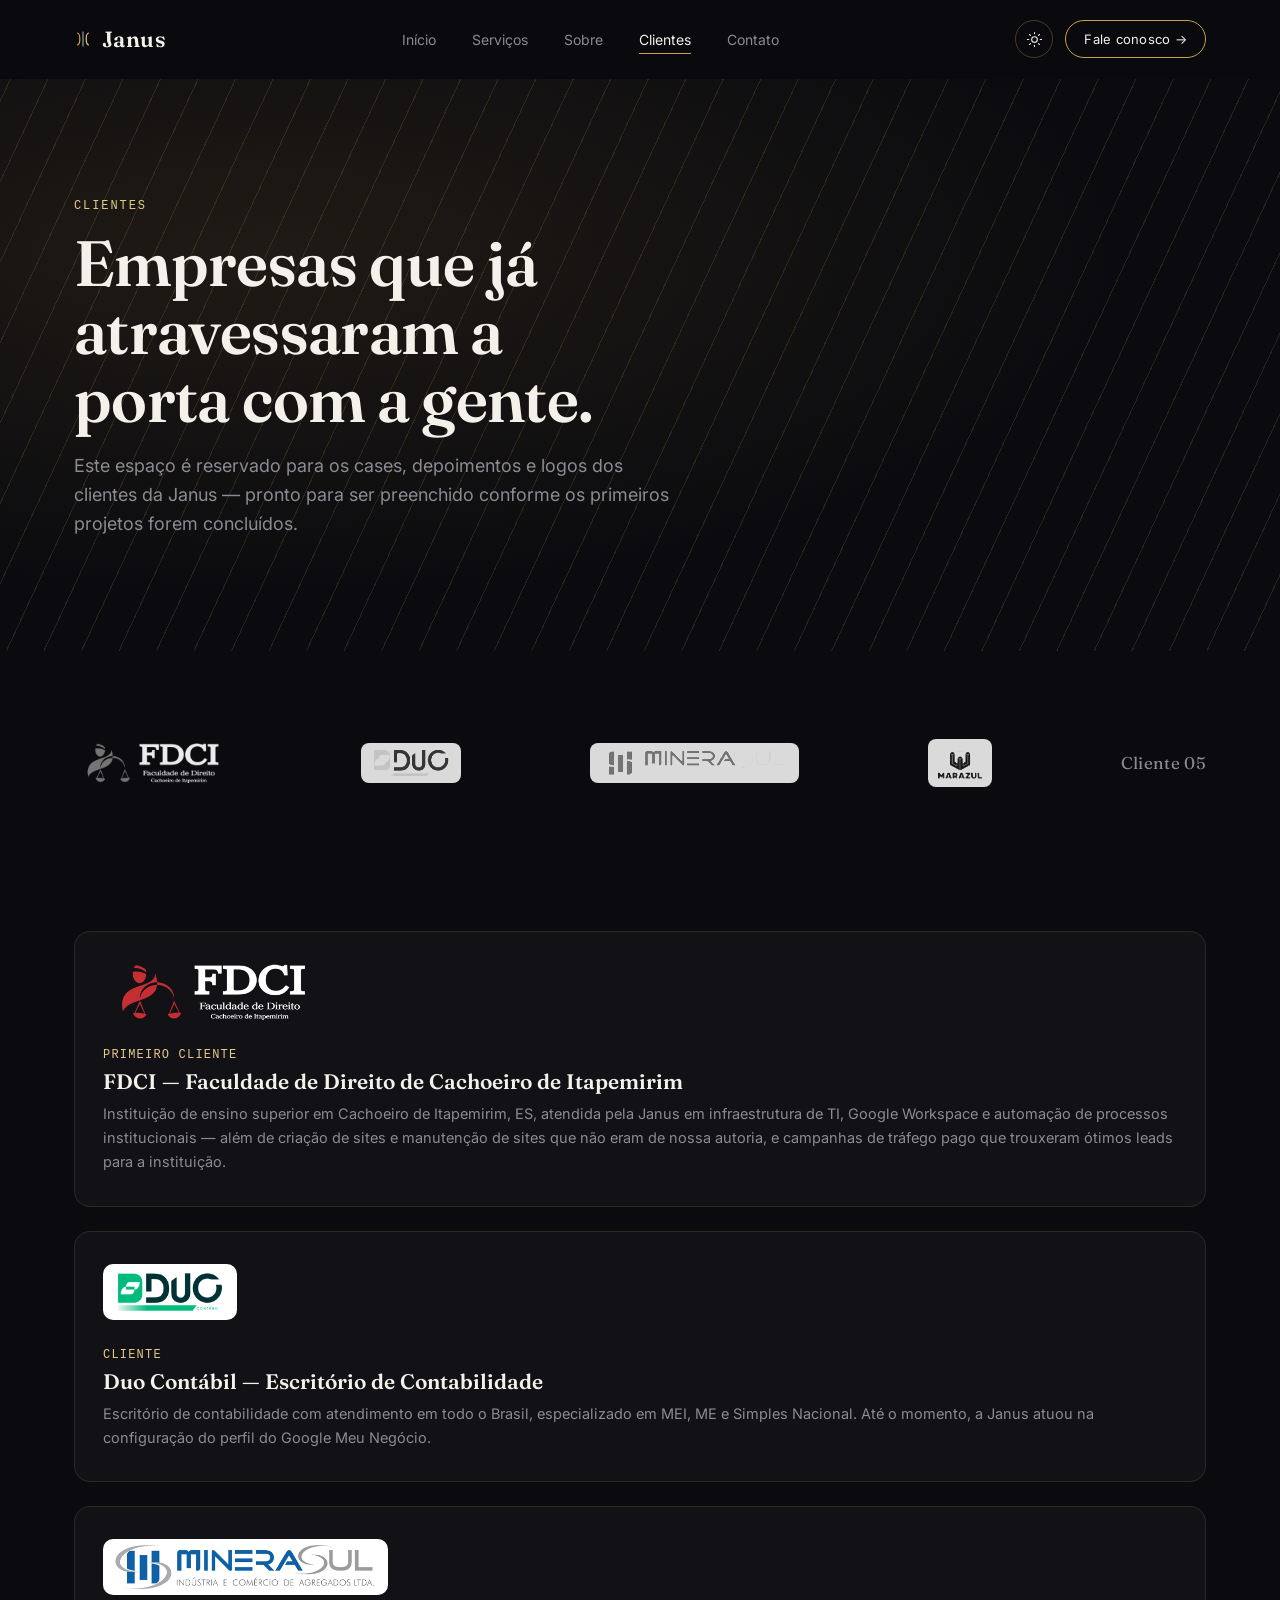
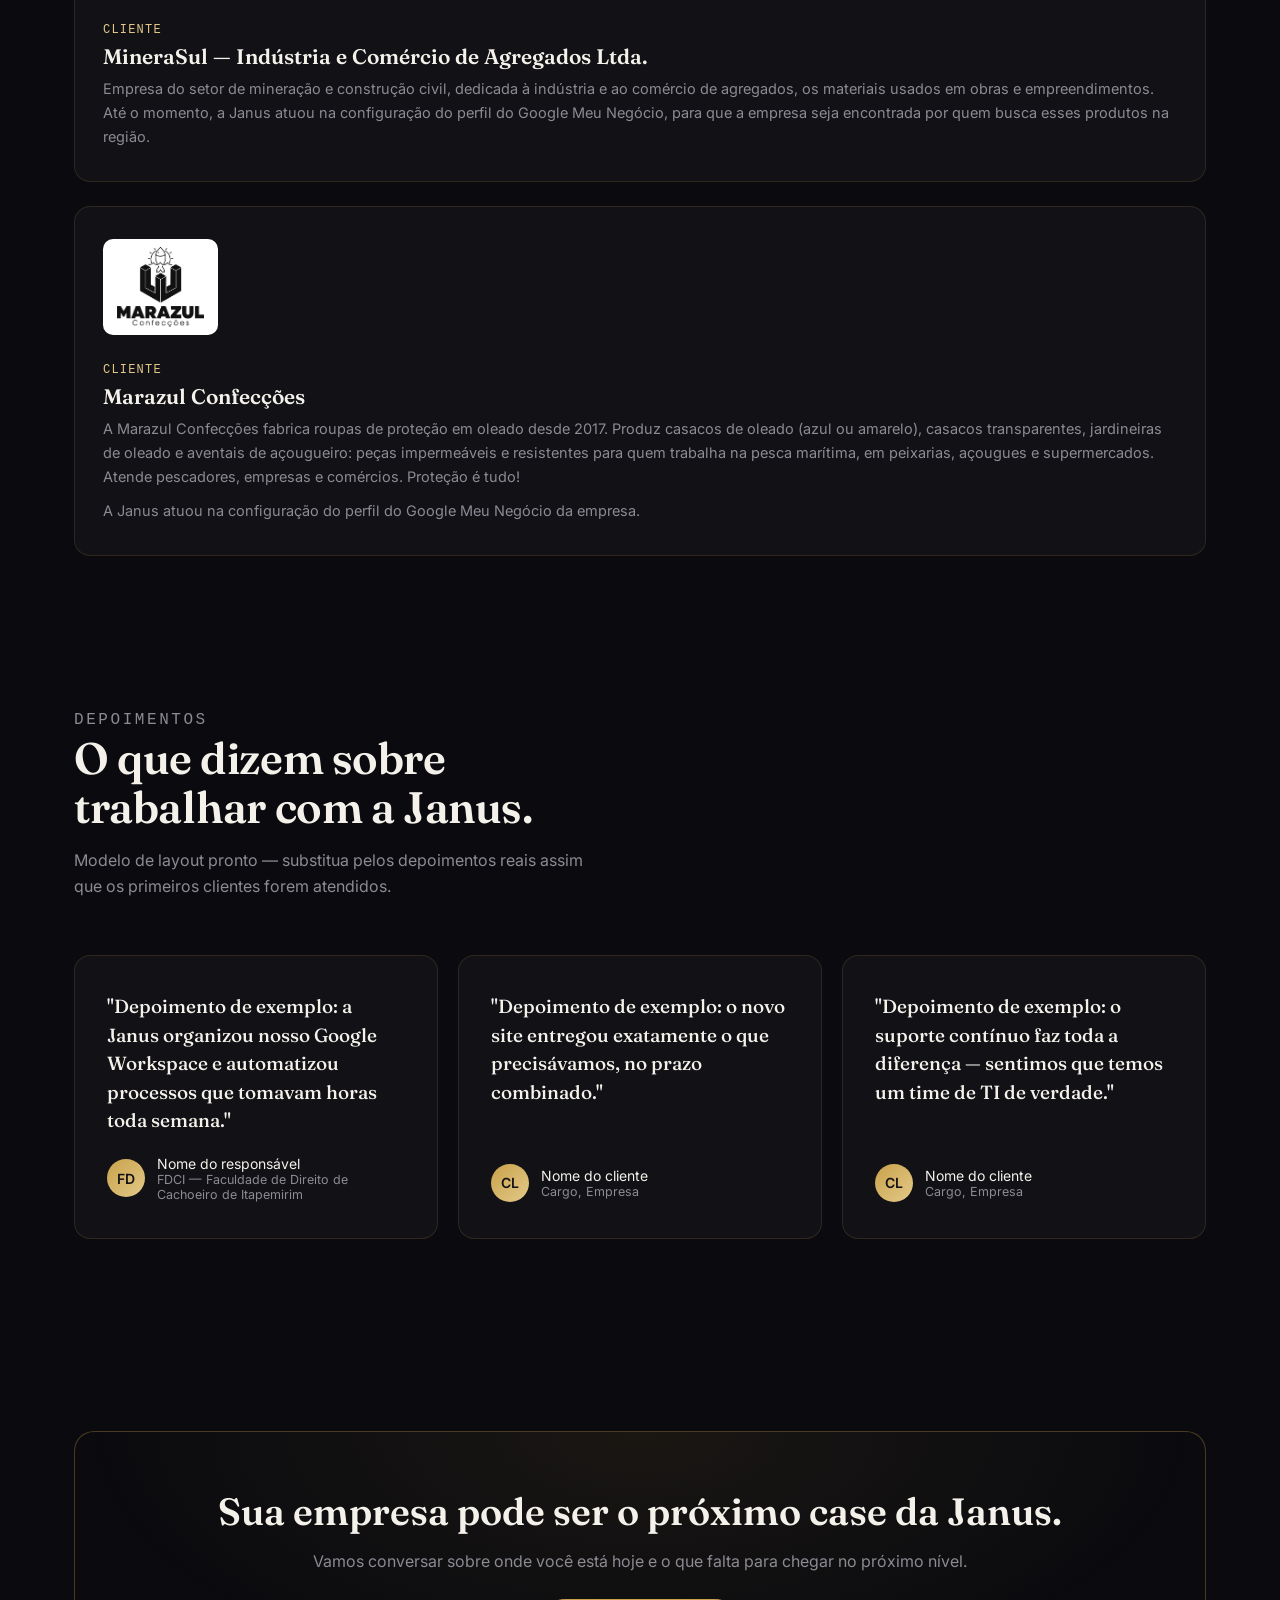
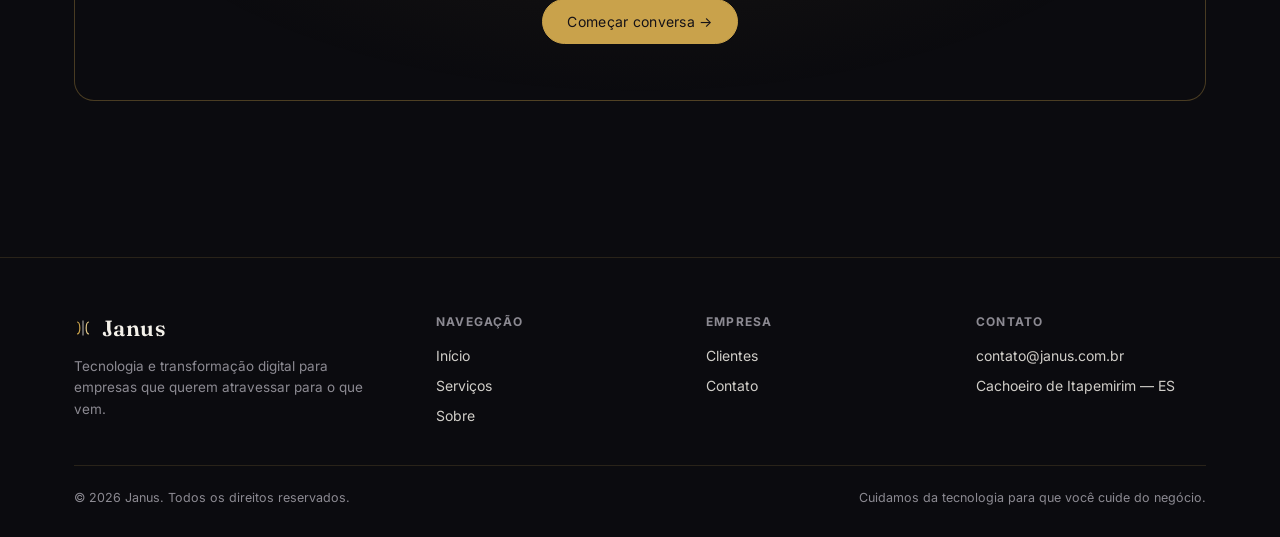
==== clientes.html @ 25d5b31f "Informa atuação da Janus no Google Meu Negócio da Marazul Co-Authored-By: Claude Sonnet 5.5 <noreply" ====
<!doctype html>
<html lang="pt-BR" data-theme="dark">
<script>(function(){try{var t=localStorage.getItem('janus-theme');if(t==='light'){document.documentElement.setAttribute('data-theme','light');}}catch(e){}})();</script>
<head>
<meta charset="utf-8">
<meta name="viewport" content="width=device-width, initial-scale=1">
<title>Clientes — Janus</title>
<meta name="description" content="Empresas que confiam na Janus para conduzir sua transformação digital.">
<link rel="stylesheet" href="https://fonts.googleapis.com/css2?family=Fraunces:opsz,wght@9..144,500;9..144,600&family=Inter:wght@400;500;600&display=swap">
<link rel="stylesheet" href="styles.css">
</head>
<body>

<header class="nav">
  <div class="nav-inner">
    <a href="index.html" class="logotype">
      <svg class="glyph" viewBox="0 0 24 24" fill="none" width="18" height="18">
        <path d="M4 4c5 0 5 16 0 16" stroke="#c9a24b" stroke-width="1.6"/>
        <path d="M20 4c-5 0-5 16 0 16" stroke="#e3c988" stroke-width="1.6"/>
        <line x1="12" y1="2" x2="12" y2="22" stroke="#f4f1ea" stroke-width="1"/>
      </svg>
      Janus
    </a>
    <ul class="nav-links">
      <li><a href="index.html">Início</a></li>
      <li><a href="servicos.html">Serviços</a></li>
      <li><a href="sobre.html">Sobre</a></li>
      <li><a href="clientes.html" class="active">Clientes</a></li>
      <li><a href="contato.html">Contato</a></li>
    </ul>
    <div class="nav-actions">
      <button class="theme-toggle" id="theme-toggle" type="button" aria-label="Alternar tema claro/escuro">
        <svg class="icon-sun" viewBox="0 0 24 24" fill="none" stroke="currentColor" stroke-width="1.5" stroke-linecap="round" stroke-linejoin="round">
          <circle cx="12" cy="12" r="4"/>
          <path d="M12 2v2M12 20v2M4.9 4.9l1.4 1.4M17.7 17.7l1.4 1.4M2 12h2M20 12h2M4.9 19.1l1.4-1.4M17.7 6.3l1.4-1.4"/>
        </svg>
        <svg class="icon-moon" viewBox="0 0 24 24" fill="none" stroke="currentColor" stroke-width="1.5" stroke-linecap="round" stroke-linejoin="round">
          <path d="M21 12.8A9 9 0 1 1 11.2 3 7 7 0 0 0 21 12.8Z"/>
        </svg>
      </button>
      <a href="contato.html" class="nav-cta">Fale conosco →</a>
      <button class="burger" aria-label="Abrir menu"><span></span><span></span><span></span></button>
    </div>
  </div>
</header>

<div class="mobile-menu">
  <div class="top">
    <span class="logotype">
      <svg class="glyph" viewBox="0 0 24 24" fill="none" width="18" height="18">
        <path d="M4 4c5 0 5 16 0 16" stroke="#c9a24b" stroke-width="1.6"/>
        <path d="M20 4c-5 0-5 16 0 16" stroke="#e3c988" stroke-width="1.6"/>
        <line x1="12" y1="2" x2="12" y2="22" stroke="#f4f1ea" stroke-width="1"/>
      </svg>
      Janus
    </span>
    <div style="display:flex; align-items:center; gap:10px">
      <button class="theme-toggle" id="theme-toggle-mobile" type="button" aria-label="Alternar tema claro/escuro">
        <svg class="icon-sun" viewBox="0 0 24 24" fill="none" stroke="currentColor" stroke-width="1.5" stroke-linecap="round" stroke-linejoin="round">
          <circle cx="12" cy="12" r="4"/>
          <path d="M12 2v2M12 20v2M4.9 4.9l1.4 1.4M17.7 17.7l1.4 1.4M2 12h2M20 12h2M4.9 19.1l1.4-1.4M17.7 6.3l1.4-1.4"/>
        </svg>
        <svg class="icon-moon" viewBox="0 0 24 24" fill="none" stroke="currentColor" stroke-width="1.5" stroke-linecap="round" stroke-linejoin="round">
          <path d="M21 12.8A9 9 0 1 1 11.2 3 7 7 0 0 0 21 12.8Z"/>
        </svg>
      </button>
      <button class="close" aria-label="Fechar menu">✕</button>
    </div>
  </div>
  <nav>
    <a href="index.html">Início</a>
    <a href="servicos.html">Serviços</a>
    <a href="sobre.html">Sobre</a>
    <a href="clientes.html">Clientes</a>
    <a href="contato.html">Contato</a>
  </nav>
  <a href="contato.html" class="btn solid cta">Fale conosco →</a>
</div>

<main>
  <section class="page-hero">
    <div class="wrap">
      <p class="eyebrow reveal">Clientes</p>
      <h1 class="reveal">Empresas que já atravessaram a porta com a gente.</h1>
      <p class="lede reveal">Este espaço é reservado para os cases, depoimentos e logos dos clientes da Janus — pronto para ser preenchido conforme os primeiros projetos forem concluídos.</p>
    </div>
  </section>

  <section class="tight">
    <div class="wrap">
      <div class="logos-strip reveal">
        <img src="assets/fdci-logo.png" alt="FDCI — Faculdade de Direito de Cachoeiro de Itapemirim" style="height:40px; width:auto; opacity:0.92">
        <img src="assets/duo-logo.png" alt="Duo Contábil — Escritório de Contabilidade" style="height:40px; width:auto; background:#fff; border-radius:8px; padding:4px 10px">
        <img src="assets/minerasul-logo.png" alt="MineraSul — Indústria e Comércio de Agregados Ltda." style="height:40px; width:auto; background:#fff; border-radius:8px; padding:4px 10px">
        <img src="assets/marazul-logo.png" alt="Marazul Confecções" style="height:48px; width:auto; background:#fff; border-radius:8px; padding:4px 10px">
        <span>Cliente 05</span>
      </div>
    </div>
  </section>

  <section class="tight">
    <div class="wrap">
      <div class="card reveal" style="display:flex; gap:28px; align-items:center; flex-wrap:wrap">
        <img src="assets/fdci-logo.png" alt="FDCI" style="height:56px; width:auto; flex:none">
        <div>
          <span class="num" style="margin-bottom:6px">PRIMEIRO CLIENTE</span>
          <h3 style="margin-bottom:8px">FDCI — Faculdade de Direito de Cachoeiro de Itapemirim</h3>
          <p>Instituição de ensino superior em Cachoeiro de Itapemirim, ES, atendida pela Janus em infraestrutura de TI, Google Workspace e automação de processos institucionais — além de criação de sites e manutenção de sites que não eram de nossa autoria, e campanhas de tráfego pago que trouxeram ótimos leads para a instituição.</p>
        </div>
      </div>
      <div class="card reveal" style="display:flex; gap:28px; align-items:center; flex-wrap:wrap; margin-top:24px">
        <img src="assets/duo-logo.png" alt="Duo Contábil" style="height:56px; width:auto; flex:none; background:#fff; border-radius:10px; padding:6px 12px">
        <div>
          <span class="num" style="margin-bottom:6px">CLIENTE</span>
          <h3 style="margin-bottom:8px">Duo Contábil — Escritório de Contabilidade</h3>
          <p>Escritório de contabilidade com atendimento em todo o Brasil, especializado em MEI, ME e Simples Nacional. Até o momento, a Janus atuou na configuração do perfil do Google Meu Negócio.</p>
        </div>
      </div>
      <div class="card reveal" style="display:flex; gap:28px; align-items:center; flex-wrap:wrap; margin-top:24px">
        <img src="assets/minerasul-logo.png" alt="MineraSul" style="height:56px; width:auto; flex:none; background:#fff; border-radius:10px; padding:6px 12px">
        <div>
          <span class="num" style="margin-bottom:6px">CLIENTE</span>
          <h3 style="margin-bottom:8px">MineraSul — Indústria e Comércio de Agregados Ltda.</h3>
          <p>Empresa do setor de mineração e construção civil, dedicada à indústria e ao comércio de agregados, os materiais usados em obras e empreendimentos. Até o momento, a Janus atuou na configuração do perfil do Google Meu Negócio, para que a empresa seja encontrada por quem busca esses produtos na região.</p>
        </div>
      </div>
      <div class="card reveal" style="display:flex; gap:28px; align-items:center; flex-wrap:wrap; margin-top:24px">
        <img src="assets/marazul-logo.png" alt="Marazul Confecções" style="height:96px; width:auto; flex:none; background:#fff; border-radius:10px; padding:8px 14px">
        <div>
          <span class="num" style="margin-bottom:6px">CLIENTE</span>
          <h3 style="margin-bottom:8px">Marazul Confecções</h3>
          <p>A Marazul Confecções fabrica roupas de proteção em oleado desde 2017. Produz casacos de oleado (azul ou amarelo), casacos transparentes, jardineiras de oleado e aventais de açougueiro: peças impermeáveis e resistentes para quem trabalha na pesca marítima, em peixarias, açougues e supermercados. Atende pescadores, empresas e comércios. Proteção é tudo!</p>
          <p style="margin-top:10px">A Janus atuou na configuração do perfil do Google Meu Negócio da empresa.</p>
        </div>
      </div>
    </div>
  </section>

  <section>
    <div class="wrap">
      <div class="section-head reveal">
        <p class="eyebrow">Depoimentos</p>
        <h2>O que dizem sobre trabalhar com a Janus.</h2>
        <p>Modelo de layout pronto — substitua pelos depoimentos reais assim que os primeiros clientes forem atendidos.</p>
      </div>
      <div class="grid cols-3">
        <div class="quote-card reveal">
          <p class="q">"Depoimento de exemplo: a Janus organizou nosso Google Workspace e automatizou processos que tomavam horas toda semana."</p>
          <div class="who">
            <div class="avatar">FD</div>
            <div><div class="name">Nome do responsável</div><div class="role">FDCI — Faculdade de Direito de Cachoeiro de Itapemirim</div></div>
          </div>
        </div>
        <div class="quote-card reveal">
          <p class="q">"Depoimento de exemplo: o novo site entregou exatamente o que precisávamos, no prazo combinado."</p>
          <div class="who">
            <div class="avatar">CL</div>
            <div><div class="name">Nome do cliente</div><div class="role">Cargo, Empresa</div></div>
          </div>
        </div>
        <div class="quote-card reveal">
          <p class="q">"Depoimento de exemplo: o suporte contínuo faz toda a diferença — sentimos que temos um time de TI de verdade."</p>
          <div class="who">
            <div class="avatar">CL</div>
            <div><div class="name">Nome do cliente</div><div class="role">Cargo, Empresa</div></div>
          </div>
        </div>
      </div>
    </div>
  </section>

  <section>
    <div class="wrap">
      <div class="cta-band reveal">
        <h2>Sua empresa pode ser o próximo case da Janus.</h2>
        <p>Vamos conversar sobre onde você está hoje e o que falta para chegar no próximo nível.</p>
        <div class="cta-row">
          <a href="contato.html" class="btn solid">Começar conversa →</a>
        </div>
      </div>
    </div>
  </section>
</main>

<footer class="site-footer">
  <div class="wrap">
    <div class="footer-grid">
      <div class="footer-brand">
        <span class="logotype">
          <svg class="glyph" viewBox="0 0 24 24" fill="none" width="18" height="18">
            <path d="M4 4c5 0 5 16 0 16" stroke="#c9a24b" stroke-width="1.6"/>
            <path d="M20 4c-5 0-5 16 0 16" stroke="#e3c988" stroke-width="1.6"/>
            <line x1="12" y1="2" x2="12" y2="22" stroke="#f4f1ea" stroke-width="1"/>
          </svg>
          Janus
        </span>
        <p>Tecnologia e transformação digital para empresas que querem atravessar para o que vem.</p>
      </div>
      <div>
        <h5>Navegação</h5>
        <ul>
          <li><a href="index.html">Início</a></li>
          <li><a href="servicos.html">Serviços</a></li>
          <li><a href="sobre.html">Sobre</a></li>
        </ul>
      </div>
      <div>
        <h5>Empresa</h5>
        <ul>
          <li><a href="clientes.html">Clientes</a></li>
          <li><a href="contato.html">Contato</a></li>
        </ul>
      </div>
      <div>
        <h5>Contato</h5>
        <ul>
          <li><a href="mailto:contato@janus.com.br">contato@janus.com.br</a></li>
          <li><a href="#">Cachoeiro de Itapemirim — ES</a></li>
        </ul>
      </div>
    </div>
    <div class="footer-bottom">
      <span>© 2026 Janus. Todos os direitos reservados.</span>
      <span>Cuidamos da tecnologia para que você cuide do negócio.</span>
    </div>
  </div>
</footer>

<script src="script.js"></script>
</body>
</html>
---- styles.css ----
/* ===== Janus — Design System ===== */
:root{
  --bg:#0b0b0f;
  --bg-2:#111116;
  --bg-3:#16161d;
  --fg:#f4f1ea;
  --muted:#8c8a92;
  --gold:#c9a24b;
  --gold-soft:#e3c988;
  --line:rgba(201,162,75,0.16);
  --line-strong:rgba(201,162,75,0.32);
  color-scheme: dark;
  transition:background-color 260ms ease, color 260ms ease;
}

/* Light theme — applied when the visitor toggles it (persisted via localStorage) */
:root[data-theme="light"]{
  --bg:#f8f6f1;
  --bg-2:#ffffff;
  --bg-3:#f0ebe0;
  --fg:#201d18;
  --muted:#6b6459;
  --gold:#a97a28;
  --gold-soft:#8a621d;
  --line:rgba(150,105,30,0.18);
  --line-strong:rgba(150,105,30,0.35);
  color-scheme: light;
}

*{box-sizing:border-box}
html,body{height:100%}
body{
  margin:0;
  background:var(--bg);
  color:var(--fg);
  font-family:'Inter',system-ui,-apple-system,sans-serif;
  overflow-x:hidden;
  transition:background-color 260ms ease, color 260ms ease;
}

/* While the circular view-transition reveal is running, suspend the ordinary
   color transitions so they don't crossfade underneath the clip-path wipe */
:root.theme-switching,
:root.theme-switching body,
:root.theme-switching *{
  transition:none !important;
}

/* ---------- Theme switch animation (circular reveal from the toggle button) ---------- */
::view-transition-old(root),
::view-transition-new(root){
  animation:none;
  mix-blend-mode:normal;
}
::view-transition-old(root){ z-index:1 }
::view-transition-new(root){ z-index:2 }
a{color:inherit; text-decoration:none}
img{max-width:100%; display:block}
button{font-family:inherit}

.wrap{max-width:1180px; margin-inline:auto; padding-inline:24px}

/* ---------- Nav ---------- */
header.nav{
  position:sticky; top:0;
  display:flex; align-items:center; justify-content:space-between;
  padding-block:20px;
  z-index:40;
  background:rgba(11,11,15,0.72);
  backdrop-filter:blur(10px);
  border-bottom:1px solid transparent;
  transition:border-color 200ms ease;
  /* Nav bar always keeps the dark-theme palette, regardless of --bg/--fg below */
  --fg:#f4f1ea;
  --muted:#8c8a92;
  --line:rgba(201,162,75,0.16);
  --line-strong:rgba(201,162,75,0.32);
  --bg-3:#16161d;
  color:var(--fg);
}
header.nav.scrolled{ border-bottom-color:var(--line) }
/* Keep the nav bar itself solid dark even in light theme (avoid the 72%-opacity
   overlay blending lighter against the light page background behind it) */
:root[data-theme="light"] header.nav{ background:rgba(11,11,15,0.86) }
.nav-inner{
  max-width:1180px; margin-inline:auto; padding-inline:24px;
  display:flex; align-items:center; justify-content:space-between;
  width:100%;
}
.logotype{
  font-family:'Fraunces',Georgia,serif;
  font-weight:600;
  font-size:22px;
  letter-spacing:0.02em;
  color:var(--fg);
  display:flex; align-items:center; gap:10px;
}
.logotype .glyph{ width:18px; height:18px; display:inline-block }

.nav-links{
  display:flex; align-items:center; gap:36px;
  list-style:none; margin:0; padding:0;
}
.nav-links a{
  font-size:14px; color:var(--muted);
  transition:color 160ms ease;
  position:relative;
}
.nav-links a:hover, .nav-links a.active{ color:var(--fg) }
.nav-links a.active::after{
  content:""; position:absolute; left:0; right:0; bottom:-6px; height:1px;
  background:var(--gold);
}
.nav-cta{
  display:inline-flex; align-items:center; gap:8px;
  padding:10px 18px;
  border:1px solid var(--gold);
  border-radius:999px;
  font-size:13px; letter-spacing:0.02em;
  background:transparent;
  transition:background 200ms ease, color 200ms ease;
}
.nav-cta:hover{ background:var(--gold); color:#151217 }

/* ---------- Theme toggle ---------- */
.theme-toggle{
  display:inline-flex; align-items:center; justify-content:center;
  width:38px; height:38px; flex:none;
  border:1px solid var(--line-strong);
  border-radius:50%;
  background:transparent;
  color:var(--fg);
  cursor:pointer;
  transition:border-color 160ms ease, background 160ms ease;
}
.theme-toggle:hover{ border-color:var(--gold); background:var(--bg-3) }
.theme-toggle svg{ width:17px; height:17px }
.theme-toggle .icon-moon{ display:none }
:root[data-theme="light"] .theme-toggle .icon-sun{ display:none }
:root[data-theme="light"] .theme-toggle .icon-moon{ display:block }
.nav-actions{ display:flex; align-items:center; gap:12px }

/* Keep the Janus glyph's vertical line legible in both themes */
.logotype svg line{ stroke:var(--fg) }

.burger{
  display:none; flex-direction:column; gap:5px; cursor:pointer;
  background:none; border:0; padding:8px; margin:-8px;
}
.burger span{width:22px; height:1px; background:var(--fg); display:block}

.mobile-menu{
  display:none;
  position:fixed; inset:0; z-index:60;
  background:var(--bg);
  flex-direction:column;
  padding:24px;
  transform:translateY(-100%);
  transition:transform 320ms cubic-bezier(.2,.7,.2,1);
}
.mobile-menu.open{ transform:translateY(0) }
.mobile-menu .top{ display:flex; align-items:center; justify-content:space-between; margin-bottom:48px }
.mobile-menu .close{ background:none; border:0; color:var(--fg); font-size:22px; cursor:pointer; padding:8px; margin:-8px }
.mobile-menu nav{ display:flex; flex-direction:column; gap:6px }
.mobile-menu nav a{
  font-family:'Fraunces',Georgia,serif; font-size:32px; font-weight:500;
  color:var(--fg); padding-block:14px; border-bottom:1px solid var(--line);
}
.mobile-menu .cta{ margin-top:auto }

/* ---------- Buttons ---------- */
.btn{
  display:inline-flex; align-items:center; gap:10px;
  padding:13px 24px;
  border-radius:999px;
  font-size:14px; letter-spacing:0.02em;
  cursor:pointer;
  border:1px solid var(--gold);
  background:transparent; color:var(--fg);
  transition:background 200ms ease, color 200ms ease, transform 160ms ease;
}
.btn:hover{ background:var(--gold); color:#151217 }
.btn.solid{ background:var(--gold); color:#151217 }
.btn.solid:hover{ background:var(--gold-soft); border-color:var(--gold-soft) }
.btn.ghost{ border-color:var(--line-strong); color:var(--muted) }
.btn.ghost:hover{ background:var(--bg-3); color:var(--fg) }

/* ---------- Eyebrow / section headers ---------- */
.eyebrow{
  font-family:ui-monospace,'SF Mono',Consolas,monospace;
  font-size:12px; letter-spacing:0.16em; text-transform:uppercase;
  color:var(--gold-soft);
  margin:0 0 16px;
}
.section-head{ max-width:640px; margin-bottom:56px }
.section-head h2{
  font-family:'Fraunces',Georgia,serif; font-weight:600;
  font-size:clamp(28px,4.2vw,44px);
  line-height:1.12; letter-spacing:-0.01em;
  margin:0 0 16px;
  text-wrap:balance;
}
.section-head p{ font-size:16px; line-height:1.6; color:var(--muted); margin:0; max-width:52ch }

section{ padding-block:96px }
section.tight{ padding-block:56px }
@media (max-width:720px){
  section{ padding-block:64px }
}

/* ---------- Hero (page headers) ---------- */
.page-hero{
  position:relative;
  padding-block:120px 80px;
  isolation:isolate;
  overflow:hidden;
}
.page-hero::before{
  content:"";
  position:absolute; inset:-60%;
  background:repeating-linear-gradient(115deg, var(--line) 0px, var(--line) 1px, transparent 1px, transparent 34px);
  animation:drift 26s linear infinite;
  z-index:-1;
}
.page-hero::after{
  content:"";
  position:absolute; inset:0;
  background:radial-gradient(ellipse at 20% 30%, rgba(201,162,75,0.10), transparent 60%);
  z-index:-1;
}
@keyframes drift{
  from{ transform:translate3d(0,0,0) }
  to{ transform:translate3d(-120px,80px,0) }
}
.page-hero h1{
  font-family:'Fraunces',Georgia,serif; font-weight:600;
  font-size:clamp(34px,6vw,64px);
  line-height:1.06; letter-spacing:-0.01em;
  margin:0 0 20px; max-width:820px;
  text-wrap:balance;
}
.page-hero p.lede{
  font-size:18px; line-height:1.6; color:var(--muted);
  max-width:56ch; margin:0 0 32px;
}
.page-hero .cta-row{ display:flex; gap:14px; flex-wrap:wrap }

/* ---------- Cards / grids ---------- */
.grid{ display:grid; gap:20px }
.grid.cols-3{ grid-template-columns:repeat(3,1fr) }
.grid.cols-2{ grid-template-columns:repeat(2,1fr) }
@media (max-width:900px){
  .grid.cols-3{ grid-template-columns:1fr 1fr }
}
@media (max-width:640px){
  .grid.cols-3, .grid.cols-2{ grid-template-columns:1fr }
}

.card{
  background:var(--bg-2);
  border:1px solid var(--line);
  border-radius:16px;
  padding:32px 28px;
  transition:border-color 200ms ease, transform 200ms ease;
}
.card:hover{ border-color:var(--line-strong); transform:translateY(-2px) }
.card .num{
  font-family:ui-monospace,'SF Mono',Consolas,monospace;
  font-size:12px; color:var(--gold-soft); letter-spacing:0.1em;
  margin-bottom:18px; display:block;
}
.card h3{
  font-family:'Fraunces',Georgia,serif; font-weight:600;
  font-size:21px; margin:0 0 12px;
}
.card p{ font-size:14.5px; line-height:1.65; color:var(--muted); margin:0 }
.card ul{ margin:14px 0 0; padding-left:18px; color:var(--muted); font-size:14px; line-height:1.8 }

/* ---------- Stats ---------- */
.stats{
  display:grid; grid-template-columns:repeat(4,1fr); gap:24px;
  border-top:1px solid var(--line); border-bottom:1px solid var(--line);
  padding-block:40px;
}
.stat b{
  display:block; font-family:'Fraunces',Georgia,serif; font-weight:600;
  font-size:clamp(26px,3.4vw,40px); color:var(--gold-soft);
}
.stat span{ font-size:13px; color:var(--muted) }
@media (max-width:720px){
  .stats{ grid-template-columns:1fr 1fr; row-gap:28px }
}

/* ---------- Quote / testimonial ---------- */
.quote-card{
  background:var(--bg-2); border:1px solid var(--line); border-radius:16px;
  padding:36px 32px; display:flex; flex-direction:column; gap:20px;
}
.quote-card p.q{
  font-family:'Fraunces',Georgia,serif; font-size:19px; line-height:1.5;
  font-weight:500; margin:0; color:var(--fg);
}
.quote-card .who{ display:flex; align-items:center; gap:12px; margin-top:auto }
.quote-card .avatar{
  width:38px; height:38px; border-radius:50%;
  background:linear-gradient(135deg,var(--gold),var(--gold-soft));
  display:flex; align-items:center; justify-content:center;
  color:#151217; font-weight:600; font-size:14px; flex:none;
}
.quote-card .name{ font-size:14px; color:var(--fg) }
.quote-card .role{ font-size:12.5px; color:var(--muted) }

/* ---------- Logos strip ---------- */
.logos-strip{
  display:flex; flex-wrap:wrap; gap:40px; align-items:center; justify-content:space-between;
  padding-block:32px; opacity:0.9;
}
.logos-strip img{ filter:grayscale(1) brightness(1.6); opacity:0.85; transition:opacity 200ms ease, filter 200ms ease }
.logos-strip img:hover{ filter:none; opacity:1 }
/* The brighten-up filter is tuned for the dark background — on light theme it
   washes the logo out to near-invisible, so darken it for contrast instead */
:root[data-theme="light"] .logos-strip img{ filter:grayscale(1) brightness(0.45) contrast(1.15) }
:root[data-theme="light"] .logos-strip img:hover{ filter:none }
.logos-strip span{
  font-family:'Fraunces',Georgia,serif; font-size:17px; color:var(--muted);
  letter-spacing:0.02em;
}

/* ---------- Timeline (sobre) ---------- */
.timeline{ display:flex; flex-direction:column; gap:0; border-left:1px solid var(--line); margin-left:6px }
.timeline .item{ position:relative; padding:0 0 40px 32px }
.timeline .item::before{
  content:""; position:absolute; left:-6.5px; top:4px; width:11px; height:11px;
  border-radius:50%; background:var(--bg); border:1.5px solid var(--gold);
}
.timeline .item h4{ font-family:'Fraunces',Georgia,serif; font-size:18px; margin:0 0 8px; color:var(--fg) }
.timeline .item p{ font-size:14.5px; color:var(--muted); line-height:1.6; margin:0; max-width:56ch }

/* ---------- Values grid (sobre) ---------- */
.value-row{
  display:flex; gap:20px; padding-block:24px; border-top:1px solid var(--line);
}
.value-row:last-child{ border-bottom:1px solid var(--line) }
.value-row .tag{
  flex:none; width:120px;
  font-family:ui-monospace,'SF Mono',Consolas,monospace;
  font-size:12px; color:var(--gold-soft); letter-spacing:0.08em; padding-top:2px;
}
.value-row .body h4{ font-family:'Fraunces',Georgia,serif; font-size:18px; margin:0 0 6px }
.value-row .body p{ font-size:14.5px; color:var(--muted); line-height:1.6; margin:0; max-width:60ch }

/* ---------- CTA band ---------- */
.cta-band{
  border:1px solid var(--line-strong); border-radius:20px;
  padding:56px 48px; text-align:center;
  background:radial-gradient(ellipse at 50% 0%, rgba(201,162,75,0.08), transparent 70%);
}
.cta-band h2{
  font-family:'Fraunces',Georgia,serif; font-weight:600;
  font-size:clamp(26px,4vw,38px); margin:0 0 16px;
}
.cta-band p{ color:var(--muted); font-size:16px; margin:0 0 28px }
.cta-band .cta-row{ display:flex; gap:14px; justify-content:center; flex-wrap:wrap }
@media (max-width:600px){
  .cta-band{ padding:40px 24px }
}

/* ---------- Forms (contato) ---------- */
.form-grid{ display:grid; grid-template-columns:1.1fr 0.9fr; gap:56px; align-items:start }
@media (max-width:880px){ .form-grid{ grid-template-columns:1fr } }

.field{ margin-bottom:20px }
.field label{
  display:block; font-size:12.5px; letter-spacing:0.04em; color:var(--muted);
  margin-bottom:8px; text-transform:uppercase;
}
.field input, .field textarea, .field select{
  width:100%; background:var(--bg-2); border:1px solid var(--line);
  border-radius:10px; padding:13px 16px; color:var(--fg);
  font-family:inherit; font-size:14.5px; outline:none;
  transition:border-color 160ms ease;
}
.field input:focus, .field textarea:focus, .field select:focus{ border-color:var(--gold) }
.field textarea{ resize:vertical; min-height:120px }
.field-row{ display:grid; grid-template-columns:1fr 1fr; gap:16px }
@media (max-width:480px){ .field-row{ grid-template-columns:1fr } }

.contact-info .item{ display:flex; gap:16px; padding-block:18px; border-top:1px solid var(--line) }
.contact-info .item:last-child{ border-bottom:1px solid var(--line) }
.contact-info .item .ico{
  width:38px; height:38px; border-radius:10px; flex:none;
  border:1px solid var(--line-strong); display:flex; align-items:center; justify-content:center;
  color:var(--gold-soft);
}
.contact-info .item h4{ font-size:14px; margin:0 0 4px; color:var(--fg) }
.contact-info .item p{ font-size:13.5px; color:var(--muted); margin:0; line-height:1.5 }

/* ---------- Footer ---------- */
footer.site-footer{
  border-top:1px solid var(--line);
  padding-block:56px 32px;
  margin-top:60px;
}
.footer-grid{
  display:grid; grid-template-columns:1.4fr 1fr 1fr 1fr; gap:40px;
  padding-bottom:40px;
}
@media (max-width:800px){
  .footer-grid{ grid-template-columns:1fr 1fr; row-gap:32px }
}
.footer-grid h5{
  font-size:12px; letter-spacing:0.1em; text-transform:uppercase; color:var(--muted);
  margin:0 0 16px;
}
.footer-grid ul{ list-style:none; margin:0; padding:0; display:flex; flex-direction:column; gap:10px }
.footer-grid ul a{ font-size:14px; color:var(--fg); opacity:0.85 }
.footer-grid ul a:hover{ opacity:1; color:var(--gold-soft) }
.footer-brand .logotype{ margin-bottom:14px }
.footer-brand p{ font-size:13.5px; color:var(--muted); line-height:1.6; max-width:34ch; margin:0 }
.footer-bottom{
  display:flex; align-items:center; justify-content:space-between; flex-wrap:wrap; gap:12px;
  padding-top:24px; border-top:1px solid var(--line);
  font-size:12.5px; color:var(--muted);
}

/* ---------- Reveal-on-load ---------- */
.reveal{ opacity:0; transform:translateY(14px) }
.reveal.in{ animation:up 720ms cubic-bezier(.2,.7,.2,1) forwards; }
@keyframes up{ to{ opacity:1; transform:translateY(0) } }

@media (prefers-reduced-motion: reduce){
  .page-hero::before{ animation:none }
  .reveal, .reveal.in{ animation:none; opacity:1; transform:none }
}

@media (max-width:860px){
  .nav-links{ display:none }
  .burger{ display:flex }
  .nav-actions .nav-cta{ display:none }
}
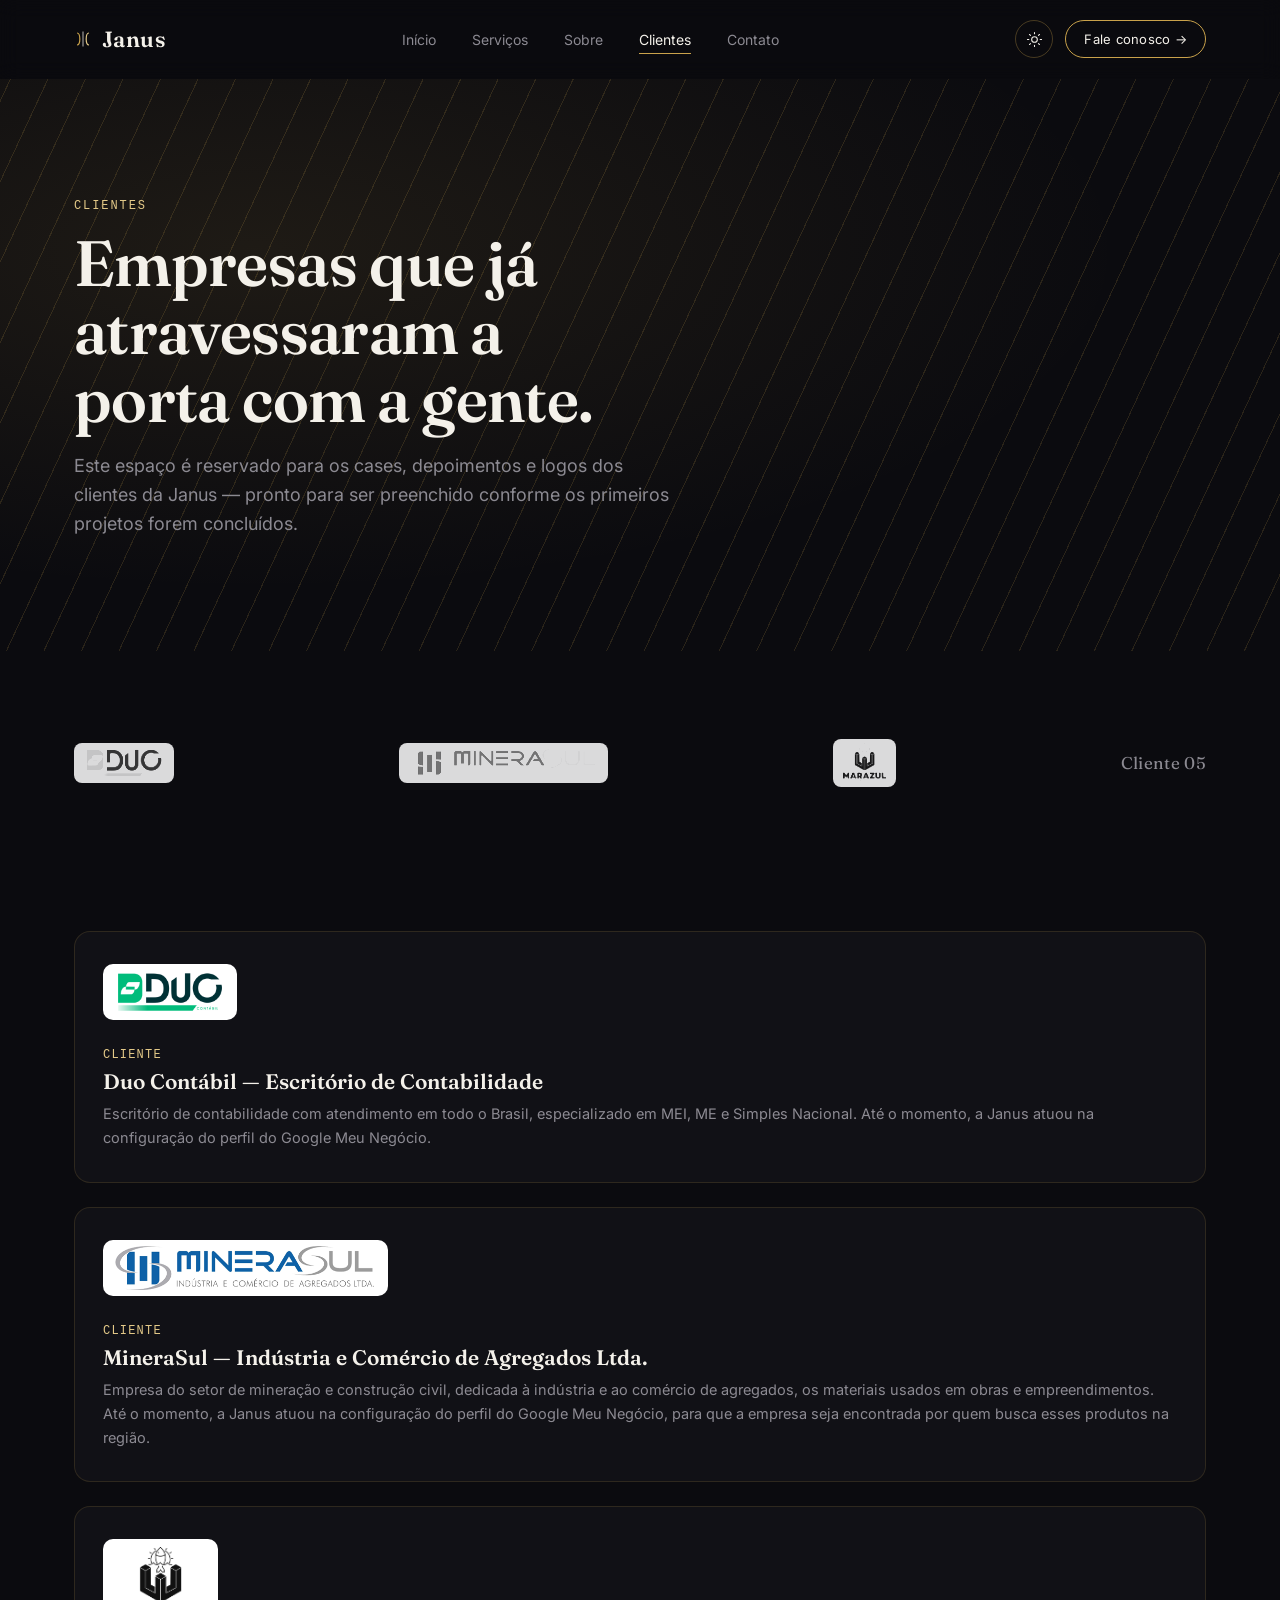
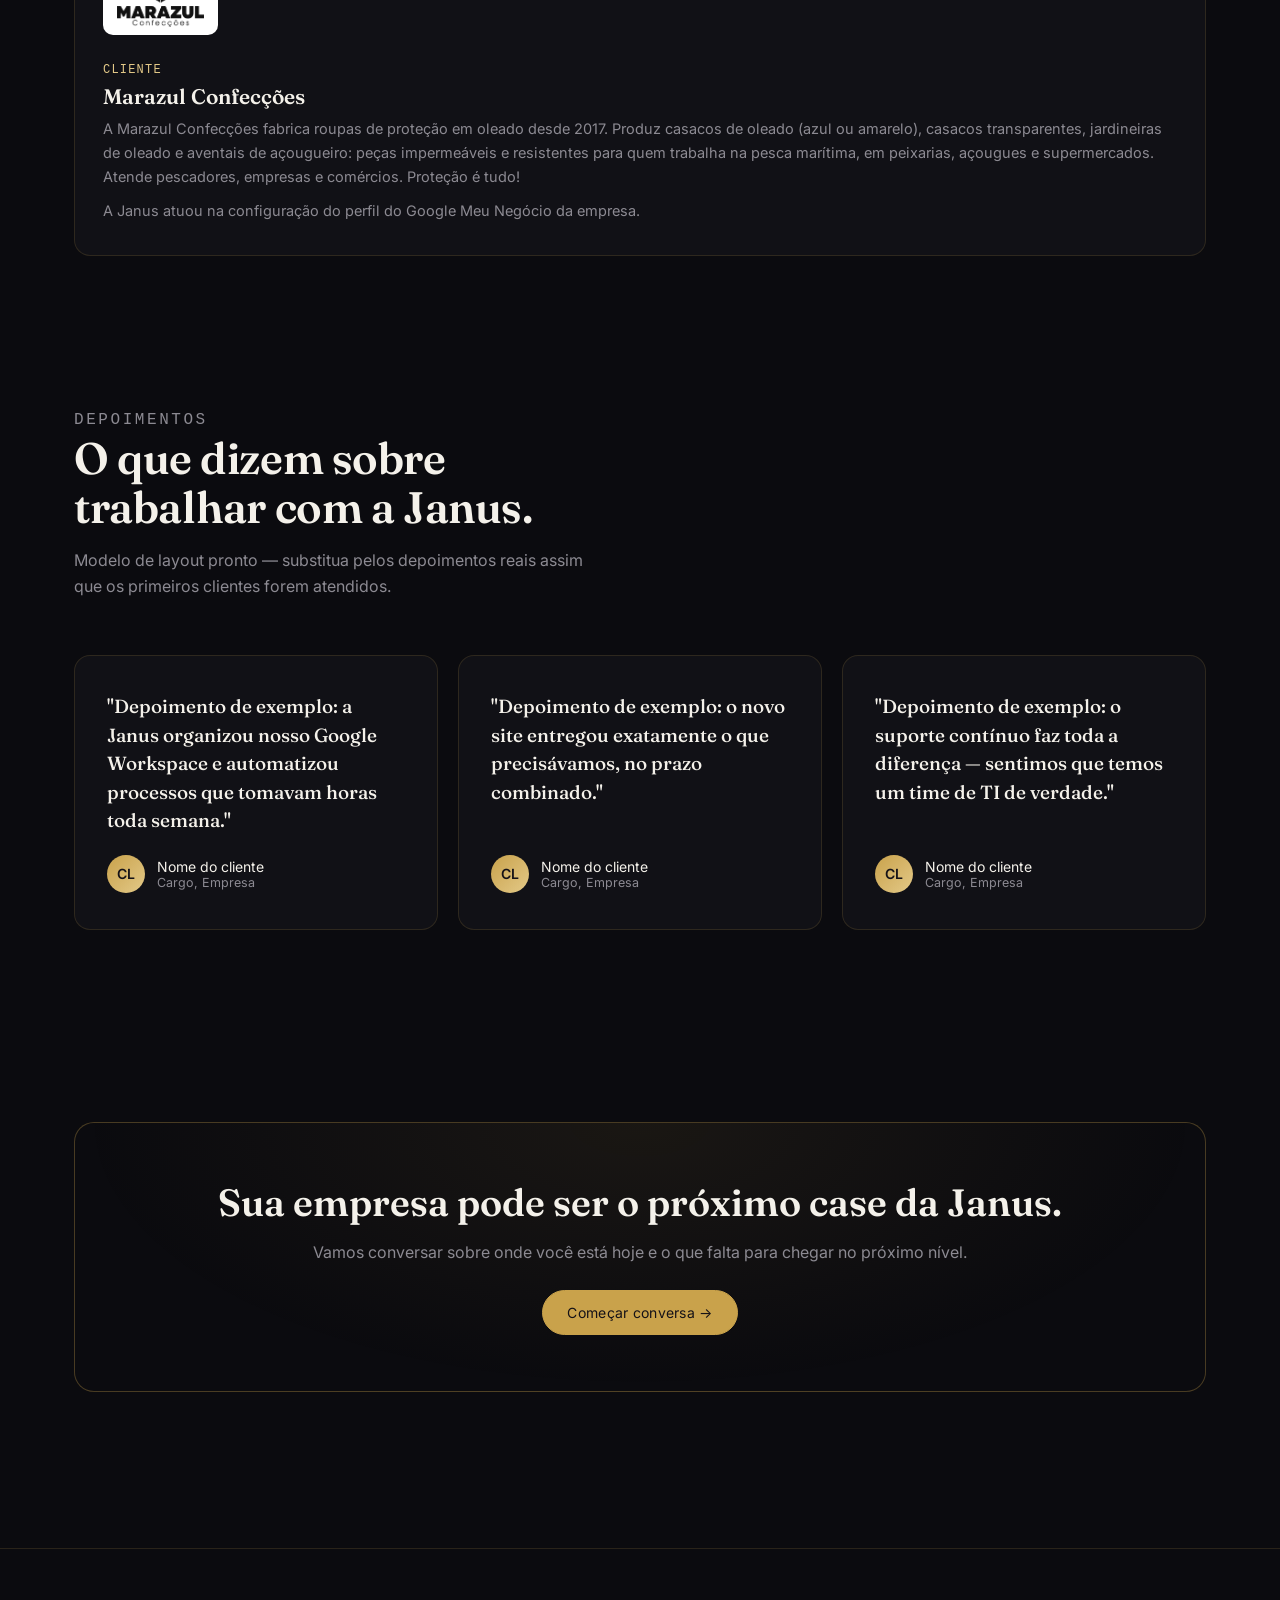
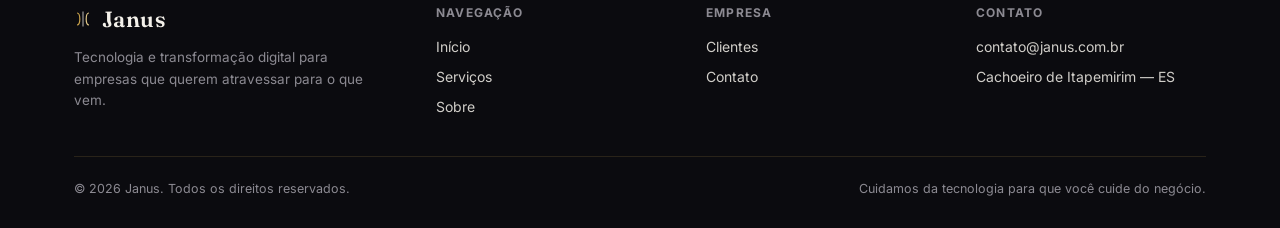
==== commit 0f81c759: "Remove FDCI da página de clientes Co-Authored-By: Claude Sonnet 5.5 <noreply@anthropic.com>" ====
--- a/clientes.html
+++ b/clientes.html
@@ -89,7 +89,6 @@
   <section class="tight">
     <div class="wrap">
       <div class="logos-strip reveal">
-        <img src="assets/fdci-logo.png" alt="FDCI — Faculdade de Direito de Cachoeiro de Itapemirim" style="height:40px; width:auto; opacity:0.92">
         <img src="assets/duo-logo.png" alt="Duo Contábil — Escritório de Contabilidade" style="height:40px; width:auto; background:#fff; border-radius:8px; padding:4px 10px">
         <img src="assets/minerasul-logo.png" alt="MineraSul — Indústria e Comércio de Agregados Ltda." style="height:40px; width:auto; background:#fff; border-radius:8px; padding:4px 10px">
         <img src="assets/marazul-logo.png" alt="Marazul Confecções" style="height:48px; width:auto; background:#fff; border-radius:8px; padding:4px 10px">
@@ -101,14 +100,6 @@
   <section class="tight">
     <div class="wrap">
       <div class="card reveal" style="display:flex; gap:28px; align-items:center; flex-wrap:wrap">
-        <img src="assets/fdci-logo.png" alt="FDCI" style="height:56px; width:auto; flex:none">
-        <div>
-          <span class="num" style="margin-bottom:6px">PRIMEIRO CLIENTE</span>
-          <h3 style="margin-bottom:8px">FDCI — Faculdade de Direito de Cachoeiro de Itapemirim</h3>
-          <p>Instituição de ensino superior em Cachoeiro de Itapemirim, ES, atendida pela Janus em infraestrutura de TI, Google Workspace e automação de processos institucionais — além de criação de sites e manutenção de sites que não eram de nossa autoria, e campanhas de tráfego pago que trouxeram ótimos leads para a instituição.</p>
-        </div>
-      </div>
-      <div class="card reveal" style="display:flex; gap:28px; align-items:center; flex-wrap:wrap; margin-top:24px">
         <img src="assets/duo-logo.png" alt="Duo Contábil" style="height:56px; width:auto; flex:none; background:#fff; border-radius:10px; padding:6px 12px">
         <div>
           <span class="num" style="margin-bottom:6px">CLIENTE</span>
@@ -147,8 +138,8 @@
         <div class="quote-card reveal">
           <p class="q">"Depoimento de exemplo: a Janus organizou nosso Google Workspace e automatizou processos que tomavam horas toda semana."</p>
           <div class="who">
-            <div class="avatar">FD</div>
-            <div><div class="name">Nome do responsável</div><div class="role">FDCI — Faculdade de Direito de Cachoeiro de Itapemirim</div></div>
+            <div class="avatar">CL</div>
+            <div><div class="name">Nome do cliente</div><div class="role">Cargo, Empresa</div></div>
           </div>
         </div>
         <div class="quote-card reveal">
--- a/styles.css
+++ b/styles.css
@@ -275,6 +275,75 @@
 }
 .card p{ font-size:14.5px; line-height:1.65; color:var(--muted); margin:0 }
 .card ul{ margin:14px 0 0; padding-left:18px; color:var(--muted); font-size:14px; line-height:1.8 }
+/* Card em retângulo: ocupa toda a largura da grade (alinhado às 3 colunas) */
+.card.wide{ grid-column:1 / -1 }
+.card.wide ul{ columns:3; column-gap:40px }
+.card.wide ul li{ break-inside:avoid }
+@media (max-width:900px){ .card.wide ul{ columns:1 } }
+
+/* Linha do tempo animada: Diagnóstico → Plano → Acompanhamento */
+.card ul.steps{
+  list-style:none; columns:auto; padding:0; margin:26px 0 0;
+  display:grid; grid-template-columns:repeat(3,1fr); position:relative;
+}
+.steps li{ position:relative; padding-top:28px; padding-right:16px }
+.steps::before, .steps::after{
+  content:""; position:absolute; top:5px; left:6px; height:2px;
+  width:calc(66.666% - 0px); border-radius:2px;
+}
+.steps::before{ background:var(--line-strong) }
+.steps::after{
+  background:linear-gradient(90deg,var(--gold),var(--gold-soft));
+  transform-origin:left center; transform:scaleX(0);
+}
+.steps li::before{
+  content:""; position:absolute; top:0; left:0; width:12px; height:12px; border-radius:50%;
+  background:var(--bg-2); border:1.5px solid var(--line-strong); box-sizing:border-box;
+}
+.card.in .steps::after{ animation:stepLine 8s ease-in-out infinite }
+.card.in .steps li:nth-child(1)::before{ animation:stepDot1 8s ease-in-out infinite }
+.card.in .steps li:nth-child(2)::before{ animation:stepDot2 8s ease-in-out infinite }
+.card.in .steps li:nth-child(3)::before{ animation:stepDot3 8s ease-in-out infinite }
+@keyframes stepLine{
+  0%{ transform:scaleX(0); opacity:1 }
+  60%{ transform:scaleX(1) }
+  90%{ transform:scaleX(1); opacity:1 }
+  100%{ transform:scaleX(1); opacity:0 }
+}
+@keyframes stepDot1{
+  0%{ background:var(--bg-2); border-color:var(--line-strong); box-shadow:none }
+  3%,90%{ background:var(--gold); border-color:var(--gold); box-shadow:0 0 0 4px rgba(201,162,75,.18) }
+  100%{ background:var(--bg-2); border-color:var(--line-strong); box-shadow:none }
+}
+@keyframes stepDot2{
+  0%,27%{ background:var(--bg-2); border-color:var(--line-strong); box-shadow:none }
+  31%,90%{ background:var(--gold); border-color:var(--gold); box-shadow:0 0 0 4px rgba(201,162,75,.18) }
+  100%{ background:var(--bg-2); border-color:var(--line-strong); box-shadow:none }
+}
+@keyframes stepDot3{
+  0%,57%{ background:var(--bg-2); border-color:var(--line-strong); box-shadow:none }
+  61%,90%{ background:var(--gold); border-color:var(--gold); box-shadow:0 0 0 4px rgba(201,162,75,.18) }
+  100%{ background:var(--bg-2); border-color:var(--line-strong); box-shadow:none }
+}
+@media (max-width:900px){
+  .card ul.steps{ grid-template-columns:1fr; row-gap:18px }
+  .steps li{ padding:0 0 0 30px }
+  .steps::before, .steps::after{ top:6px; left:5px; width:2px; height:calc(100% - 28px) }
+  .steps::after{ transform-origin:center top; transform:scaleY(0) }
+  .card.in .steps::after{ animation-name:stepLineV }
+  .steps li::before{ top:3px }
+}
+@keyframes stepLineV{
+  0%{ transform:scaleY(0); opacity:1 }
+  60%{ transform:scaleY(1) }
+  90%{ transform:scaleY(1); opacity:1 }
+  100%{ transform:scaleY(1); opacity:0 }
+}
+@media (prefers-reduced-motion:reduce){
+  .card.in .steps::after, .card.in .steps li::before{ animation:none !important }
+  .steps::after{ transform:none }
+  .steps li::before{ background:var(--gold); border-color:var(--gold) }
+}
 
 /* ---------- Stats ---------- */
 .stats{
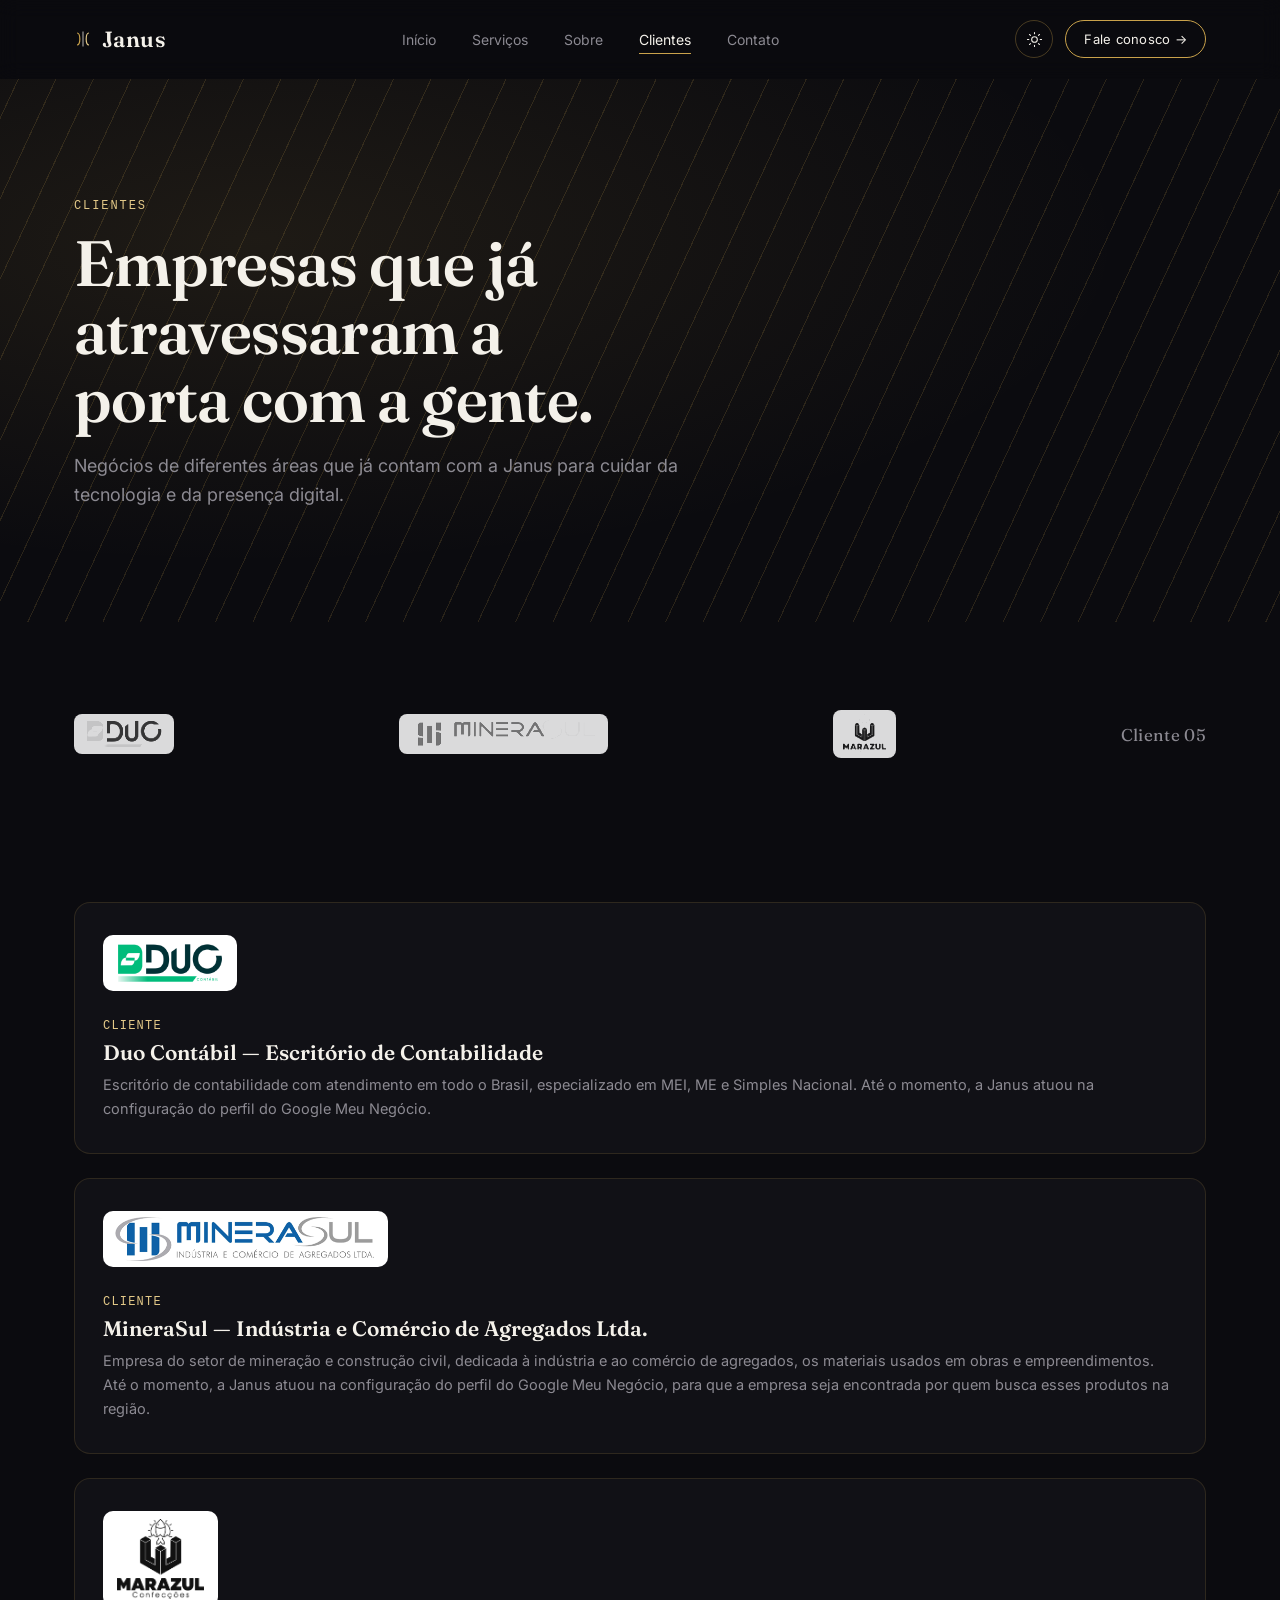
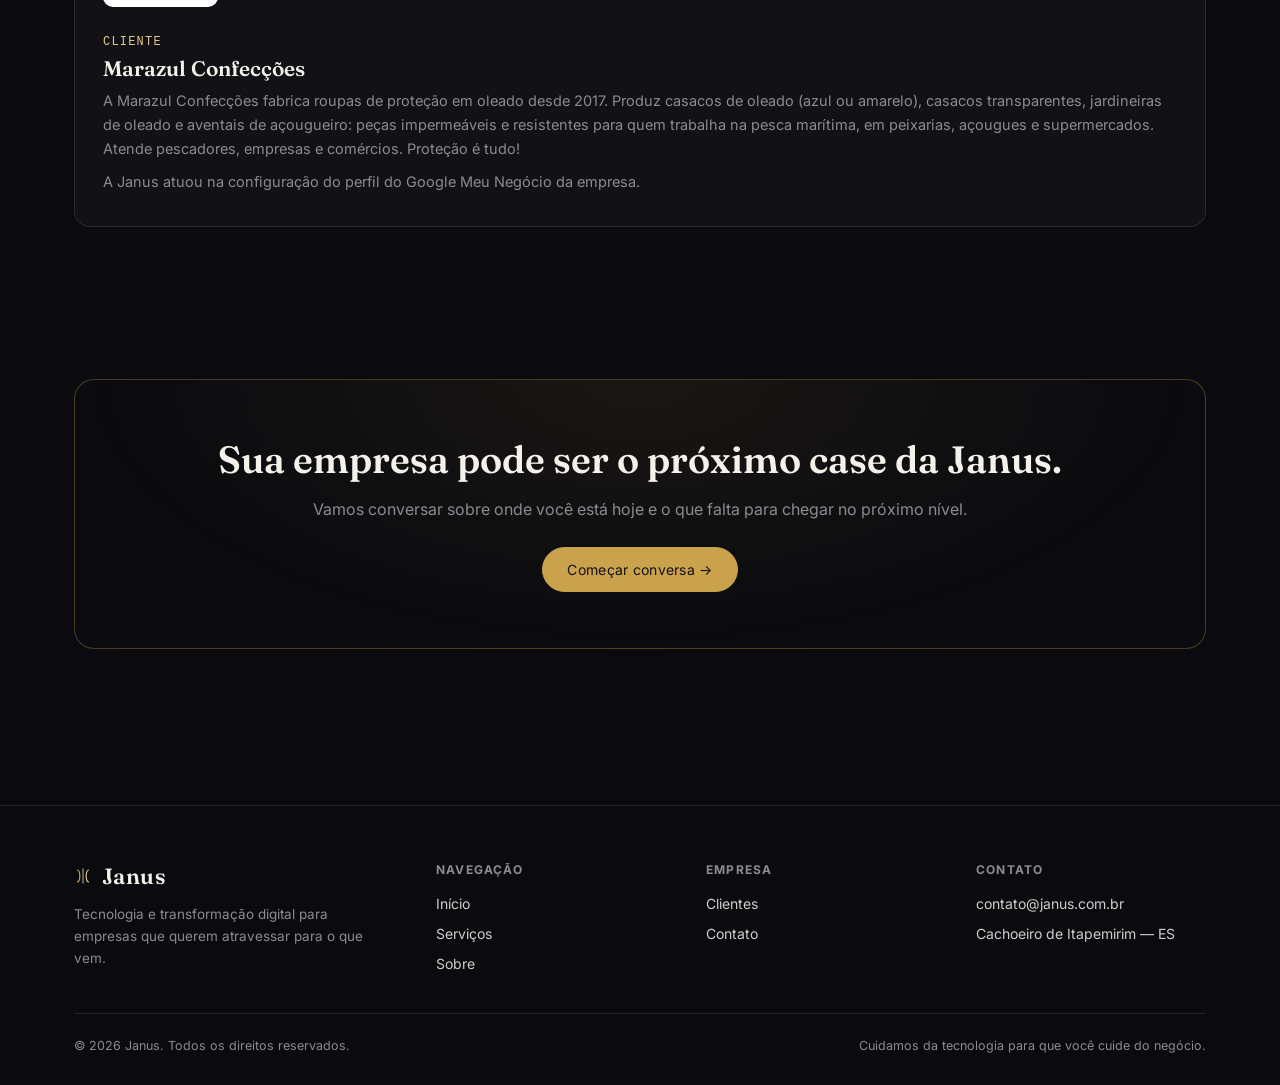
==== commit b35ab59a: "Remove seção de depoimentos e atualiza texto de abertura de Clientes Co-Authored-By: Claude Sonnet 5" ====
--- a/clientes.html
+++ b/clientes.html
@@ -82,7 +82,7 @@
     <div class="wrap">
       <p class="eyebrow reveal">Clientes</p>
       <h1 class="reveal">Empresas que já atravessaram a porta com a gente.</h1>
-      <p class="lede reveal">Este espaço é reservado para os cases, depoimentos e logos dos clientes da Janus — pronto para ser preenchido conforme os primeiros projetos forem concluídos.</p>
+      <p class="lede reveal">Negócios de diferentes áreas que já contam com a Janus para cuidar da tecnologia e da presença digital.</p>
     </div>
   </section>
 
@@ -122,39 +122,6 @@
           <h3 style="margin-bottom:8px">Marazul Confecções</h3>
           <p>A Marazul Confecções fabrica roupas de proteção em oleado desde 2017. Produz casacos de oleado (azul ou amarelo), casacos transparentes, jardineiras de oleado e aventais de açougueiro: peças impermeáveis e resistentes para quem trabalha na pesca marítima, em peixarias, açougues e supermercados. Atende pescadores, empresas e comércios. Proteção é tudo!</p>
           <p style="margin-top:10px">A Janus atuou na configuração do perfil do Google Meu Negócio da empresa.</p>
-        </div>
-      </div>
-    </div>
-  </section>
-
-  <section>
-    <div class="wrap">
-      <div class="section-head reveal">
-        <p class="eyebrow">Depoimentos</p>
-        <h2>O que dizem sobre trabalhar com a Janus.</h2>
-        <p>Modelo de layout pronto — substitua pelos depoimentos reais assim que os primeiros clientes forem atendidos.</p>
-      </div>
-      <div class="grid cols-3">
-        <div class="quote-card reveal">
-          <p class="q">"Depoimento de exemplo: a Janus organizou nosso Google Workspace e automatizou processos que tomavam horas toda semana."</p>
-          <div class="who">
-            <div class="avatar">CL</div>
-            <div><div class="name">Nome do cliente</div><div class="role">Cargo, Empresa</div></div>
-          </div>
-        </div>
-        <div class="quote-card reveal">
-          <p class="q">"Depoimento de exemplo: o novo site entregou exatamente o que precisávamos, no prazo combinado."</p>
-          <div class="who">
-            <div class="avatar">CL</div>
-            <div><div class="name">Nome do cliente</div><div class="role">Cargo, Empresa</div></div>
-          </div>
-        </div>
-        <div class="quote-card reveal">
-          <p class="q">"Depoimento de exemplo: o suporte contínuo faz toda a diferença — sentimos que temos um time de TI de verdade."</p>
-          <div class="who">
-            <div class="avatar">CL</div>
-            <div><div class="name">Nome do cliente</div><div class="role">Cargo, Empresa</div></div>
-          </div>
         </div>
       </div>
     </div>
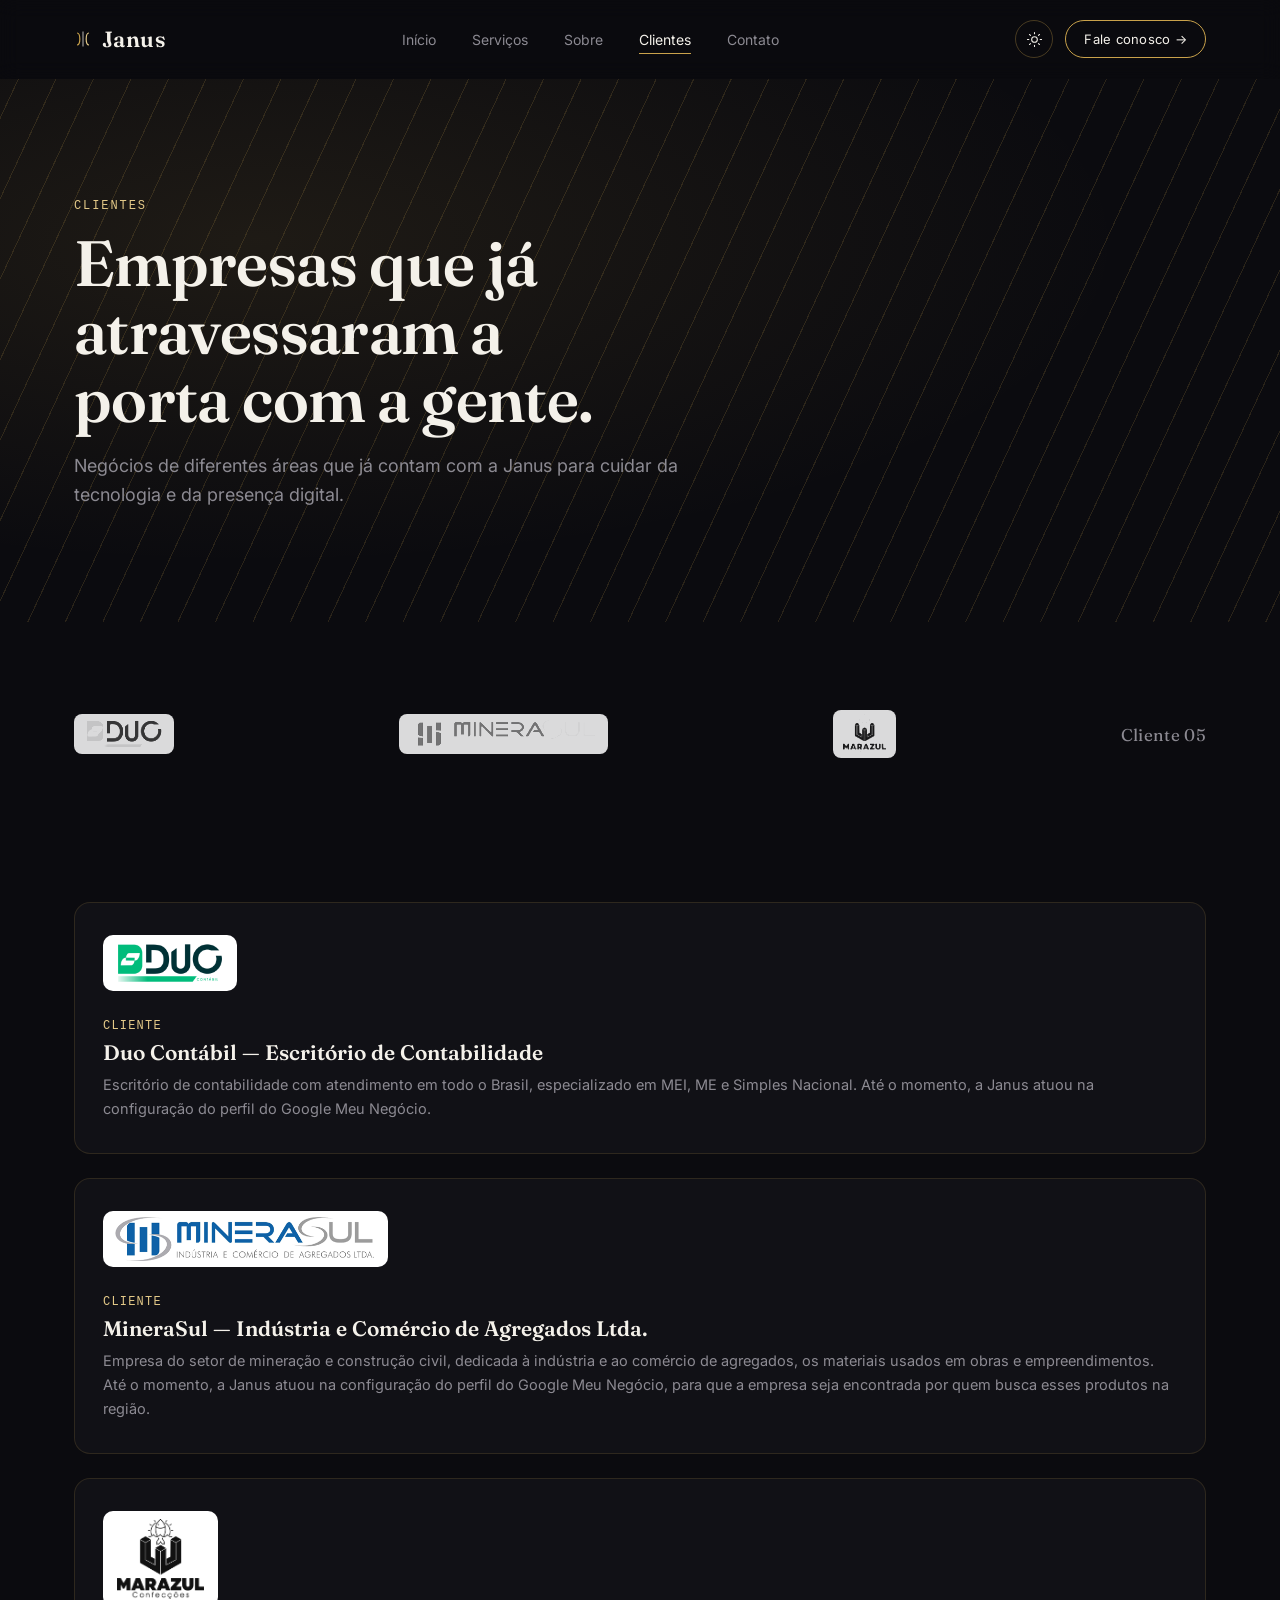
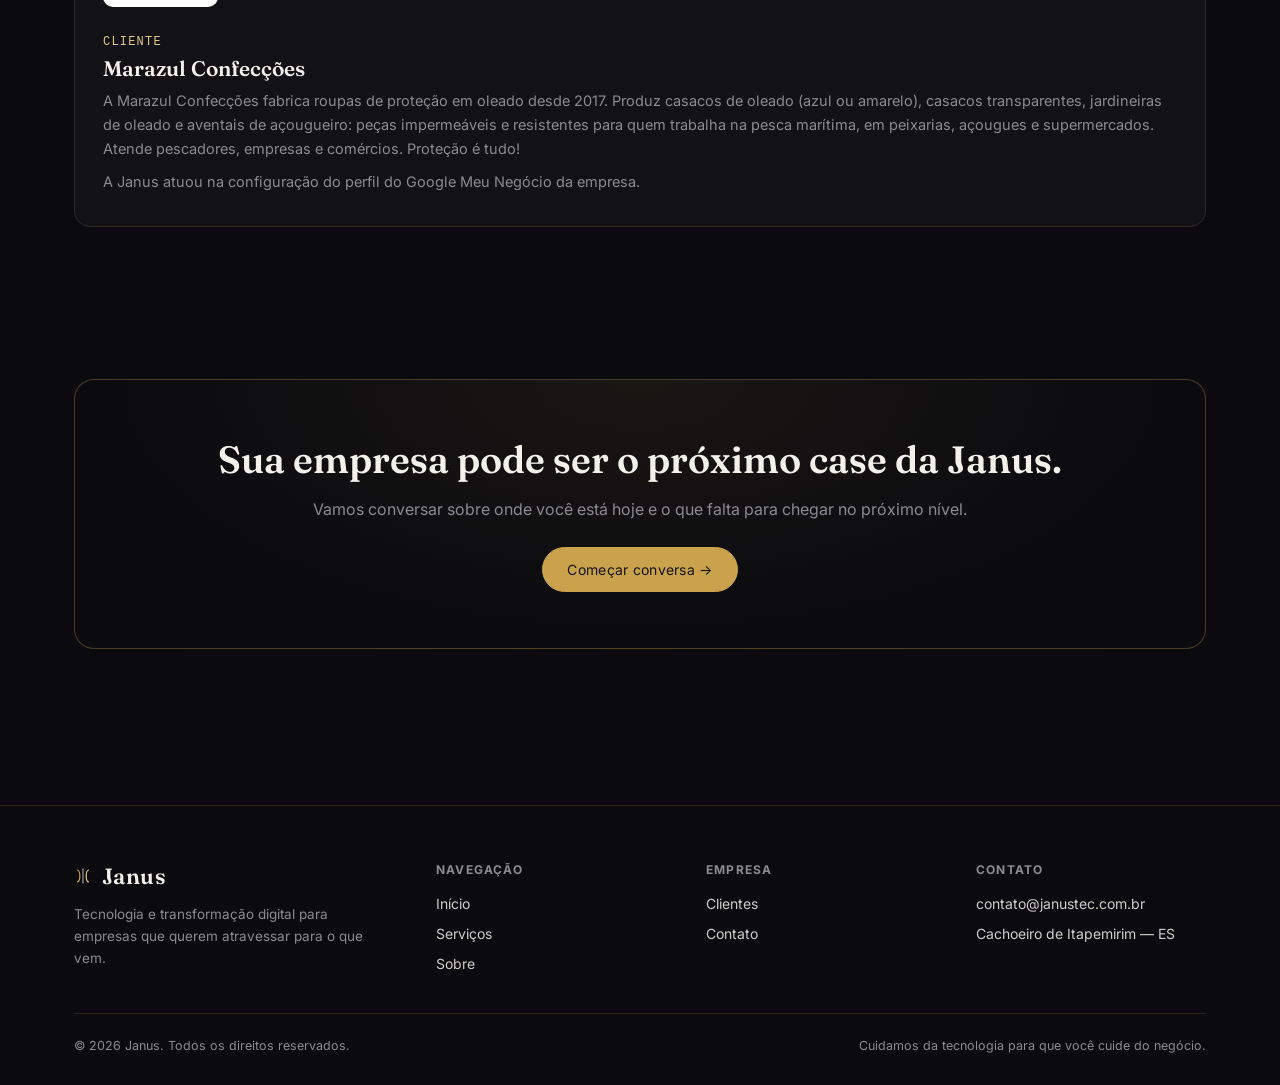
==== commit bfd9af1f: "Corrige e-mail de contato para contato@janustec.com.br e adiciona domínio próprio (CNAME) Co-Authore" ====
--- a/clientes.html
+++ b/clientes.html
@@ -172,7 +172,7 @@
       <div>
         <h5>Contato</h5>
         <ul>
-          <li><a href="mailto:contato@janus.com.br">contato@janus.com.br</a></li>
+          <li><a href="mailto:contato@janustec.com.br">contato@janustec.com.br</a></li>
           <li><a href="#">Cachoeiro de Itapemirim — ES</a></li>
         </ul>
       </div>
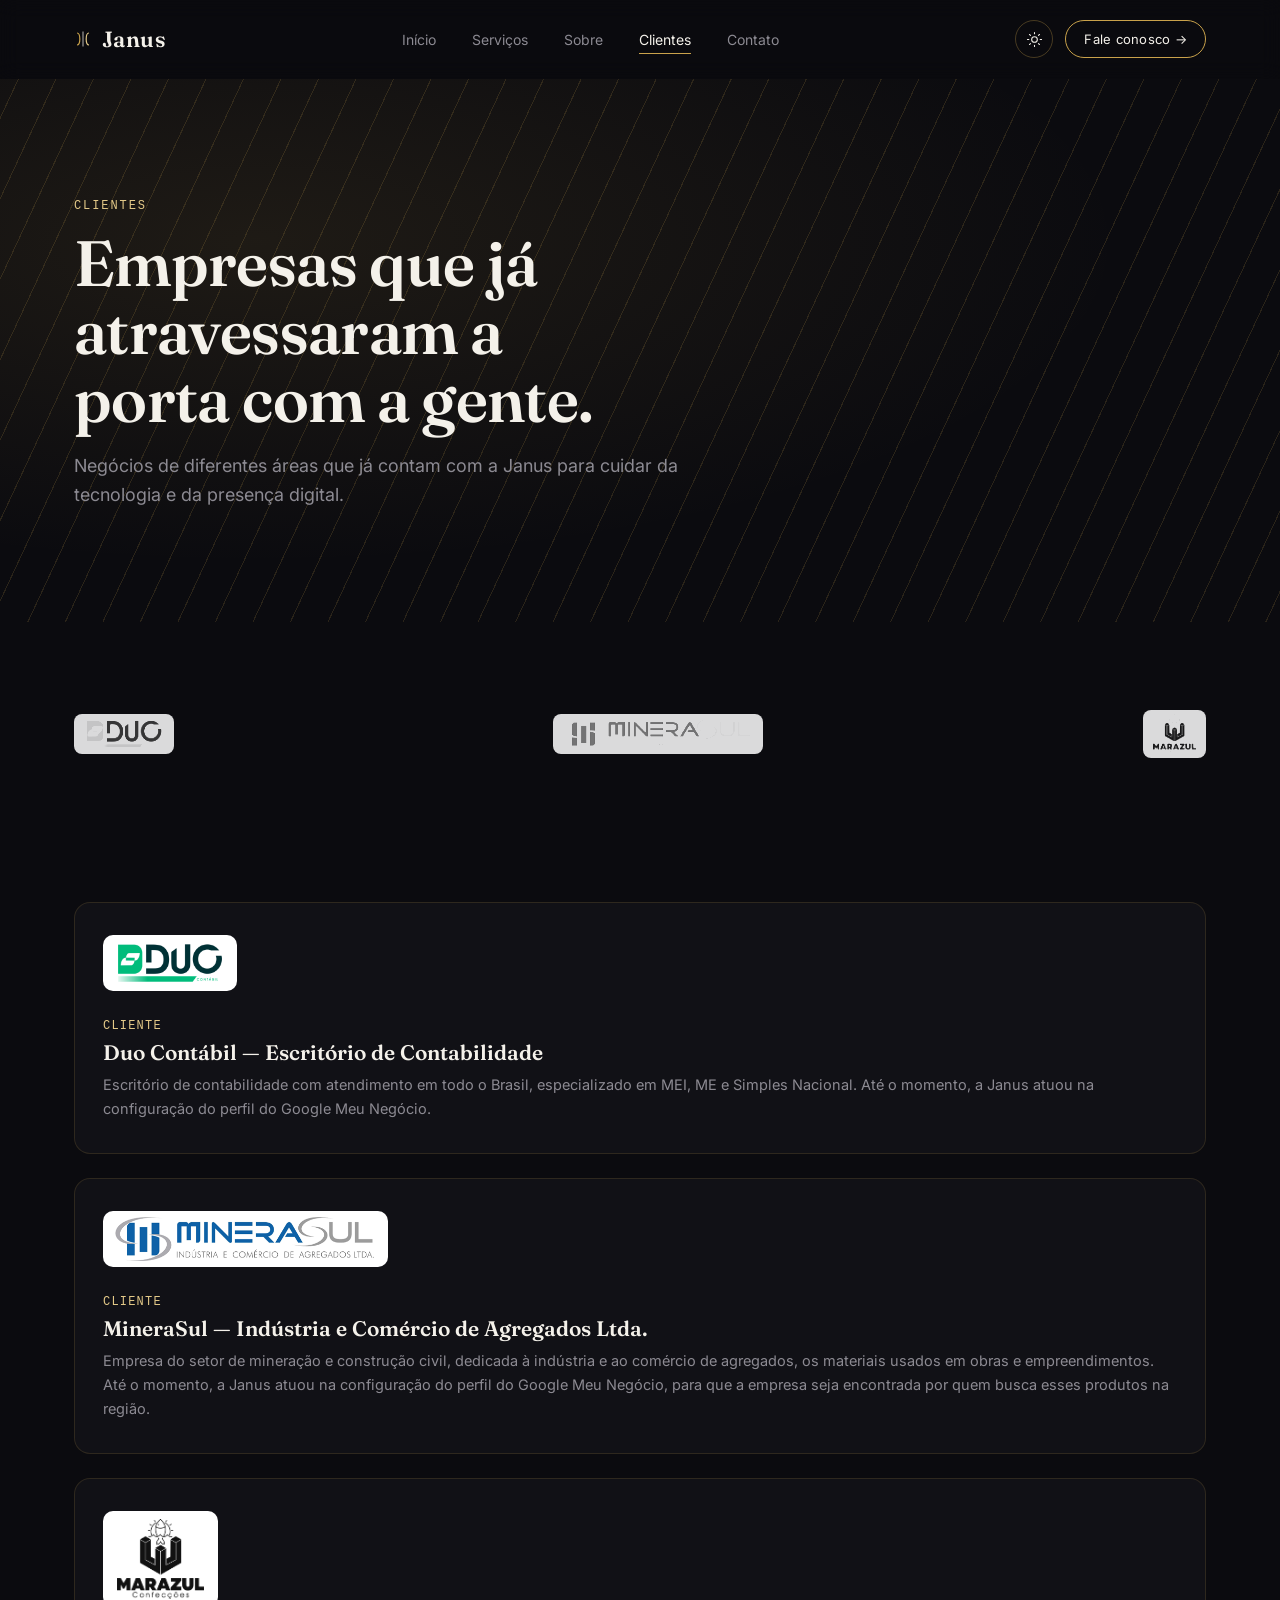
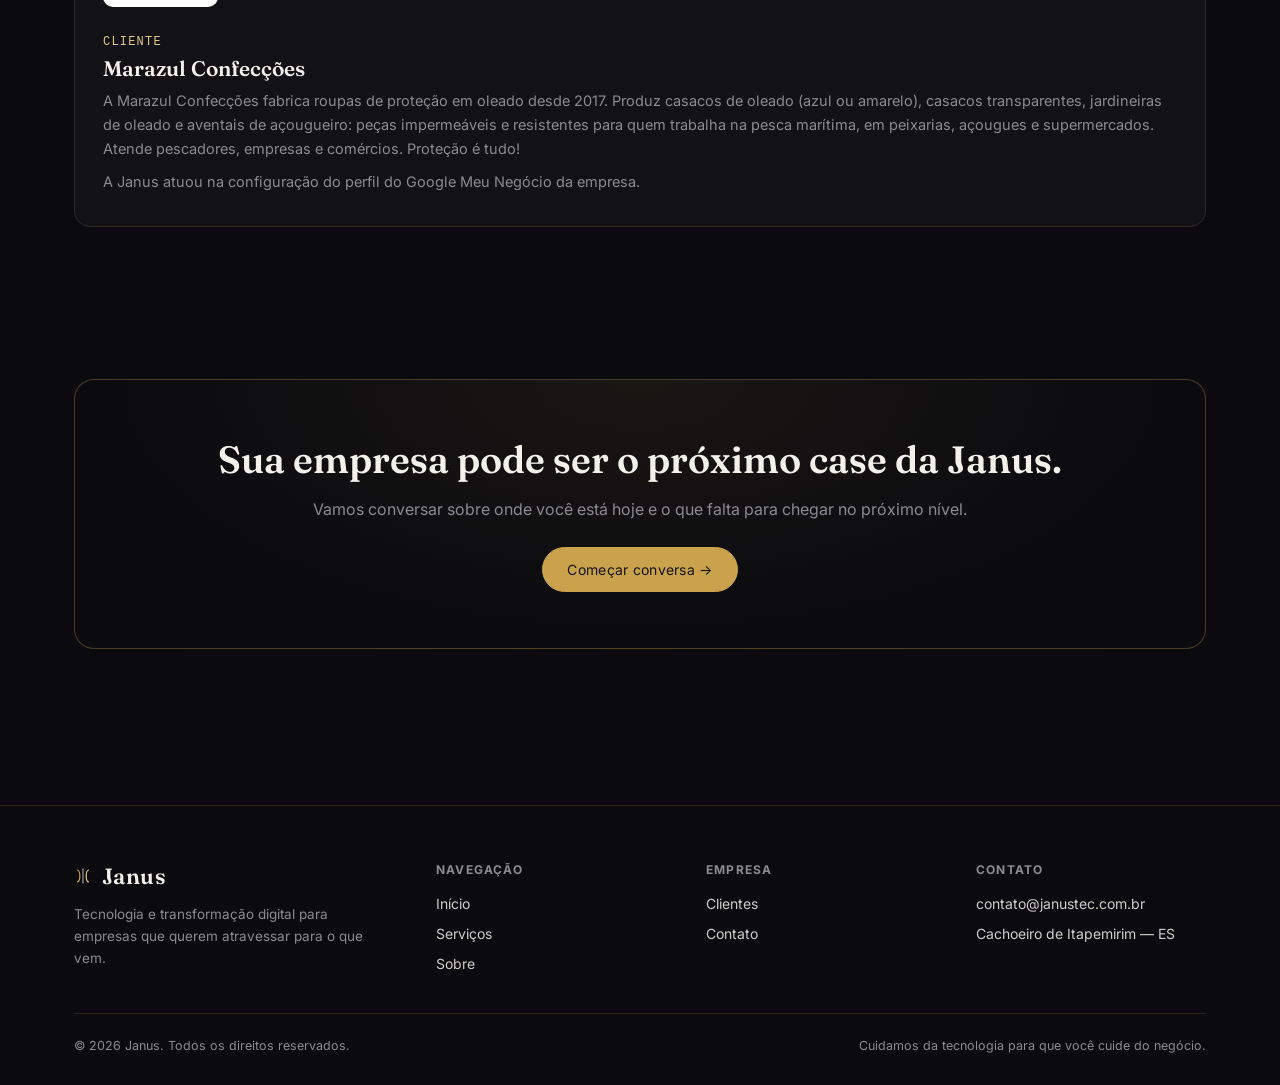
==== commit 42b78099: "Remove texto provisório 'Cliente 05' da página de clientes Co-Authored-By: Claude Opus 5.5 <noreply@" ====
--- a/clientes.html
+++ b/clientes.html
@@ -92,7 +92,6 @@
         <img src="assets/duo-logo.png" alt="Duo Contábil — Escritório de Contabilidade" style="height:40px; width:auto; background:#fff; border-radius:8px; padding:4px 10px">
         <img src="assets/minerasul-logo.png" alt="MineraSul — Indústria e Comércio de Agregados Ltda." style="height:40px; width:auto; background:#fff; border-radius:8px; padding:4px 10px">
         <img src="assets/marazul-logo.png" alt="Marazul Confecções" style="height:48px; width:auto; background:#fff; border-radius:8px; padding:4px 10px">
-        <span>Cliente 05</span>
       </div>
     </div>
   </section>
